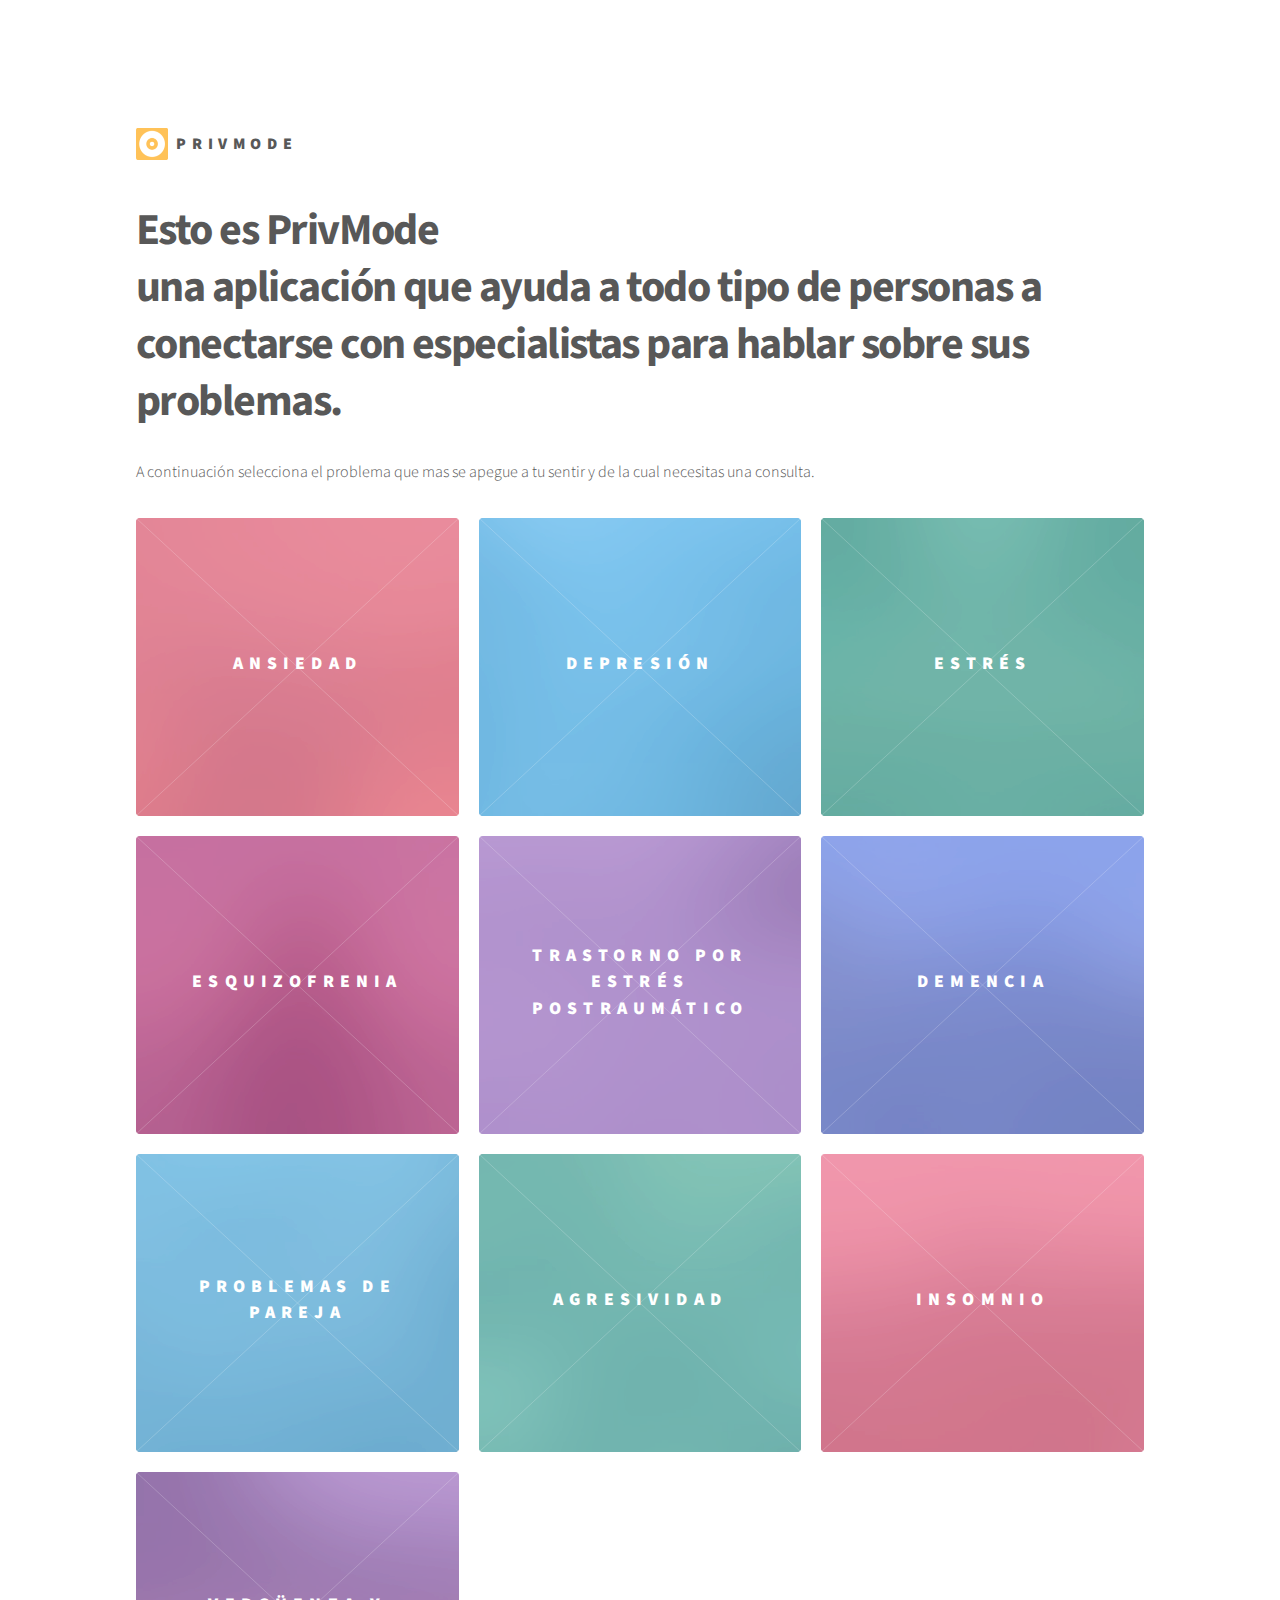
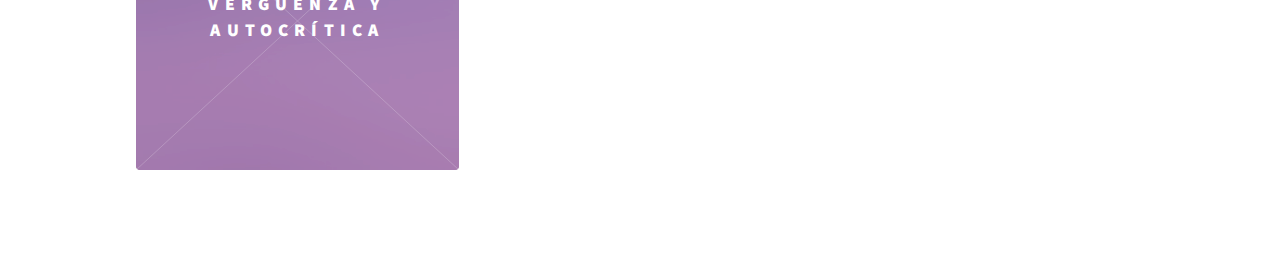
==== main/index.html @ 5ed67abb "Primera pagina" ====
<!DOCTYPE HTML>
<!--
	Phantom by HTML5 UP
	html5up.net | @ajlkn
	Free for personal and commercial use under the CCA 3.0 license (html5up.net/license)
-->
<html>
	<head>
		<title>PrivMode</title>
		<meta charset="utf-8" />
		<meta name="viewport" content="width=device-width, initial-scale=1, user-scalable=no" />
		<link rel="stylesheet" href="assets/css/main.css" />
		<noscript><link rel="stylesheet" href="assets/css/noscript.css" /></noscript>
	</head>
	<body class="is-preload">
		<!-- Wrapper -->
			<div id="wrapper">

				<!-- Header -->
					<header id="header">
						<div class="inner">

							<!-- Logo -->
								<a href="index.html" class="logo">
									<span style="width: 30px;" class="symbol"><img src="images/logo_1.png" alt="" /></span><span class="title">PRIVMODE</span>
								</a>

							<!-- Nav -->
								<!--<nav>
									<ul>
										<li><a href="#menu">Menu</a></li>
									</ul>
								</nav>-->

						</div>
					</header>

				<!-- Menu -->
					<nav id="menu">
						<h2>Menu</h2>
						<ul>
							<li><a href="index.html">Home</a></li>
							<li><a href="contact/index.html">Ipsum veroeros</a></li>
							<li><a href="contact/index.html">Tempus etiam</a></li>
							<li><a href="contact/index.html">Consequat dolor</a></li>
							<li><a href="elements.html">Elements</a></li>
						</ul>
					</nav>

				<!-- Main -->
					<div id="main">
						<div class="inner">
							<header>
								<h1>Esto es PrivMode<br />
								una aplicación que ayuda a todo tipo de personas a conectarse con especialistas para hablar sobre sus problemas.</h1>
								<p>A continuación selecciona el problema que mas se apegue a tu sentir y de la cual necesitas una consulta.</p>
							</header>
							<section class="tiles">
								<article class="style1">
									<span class="image">
										<img src="images/pic01.jpg" alt="" />
									</span>
									<a href="contact/index.html">
										<h2>Ansiedad</h2>
										<div class="content">
											<p>La ansiedad es una emoción que nos prepara para luchar o para huir. En esta página se expone con detalle qué es una emoción, cuando una emoción se puede volver un problema, como se trata cuando esto ocurre con la ansiedad y finalmente se explica la aplicación de la terapia de aceptación y compromiso al tratamiento de los problemas de ansiedad.</p>
										</div>
									</a>
								</article>
								<article class="style2">
									<span class="image">
										<img src="images/pic02.jpg" alt="" />
									</span>
									<a href="contact/index.html">
										<h2>Depresión</h2>
										<div class="content">
											<p>Se pone de relieve la relación que tiene con la tristeza, lo que permite abordar su tratamiento desde un punto de vista psicológico. Se resumen las teorías psicológicas sobre las causas de la depresión y los diferentes tratamientos psicológicos que han demostrado su eficacia para superarla. También se mencionan algunas técnicas para evitar las recaídas.</p>
										</div>
									</a>
								</article>
								<article class="style3">
									<span class="image">
										<img src="images/pic03.jpg" alt="" />
									</span>
									<a href="contact/index.html">
										<h2>Estrés</h2>
										<div class="content">
											<p>Estado de cansancio mental provocado por la exigencia de un rendimiento muy superior al normal; suele provocar diversos trastornos físicos y mentales.</p>
										</div>
									</a>
								</article>
								<article class="style4">
									<span class="image">
										<img src="images/pic04.jpg" alt="" />
									</span>
									<a href="contact/index.html">
										<h2>Esquizofrenia</h2>
										<div class="content">
											<p>La esquizofrenia es un trastorno mental grave por el cual las personas interpretan la realidad de manera anormal. La esquizofrenia puede provocar una combinación de alucinaciones, delirios y trastornos graves en el pensamiento y el comportamiento, que afecta el funcionamiento diario y puede ser incapacitante.</p>
										</div>
									</a>
								</article>
								<article class="style5">
									<span class="image">
										<img src="images/pic05.jpg" alt="" />
									</span>
									<a href="contact/index.html">
										<h2>Trastorno por estrés postraumático</h2>
										<div class="content">
											<p>El trastorno de estrés postraumático es una enfermedad de salud mental desencadenada por un evento aterrador, ya sea que lo hayas experimentado o presenciado. Los síntomas pueden comprender reviviscencias, pesadillas y angustia grave, así como pensamientos incontrolables sobre el evento.</p>
										</div>
									</a>
								</article>
								<article class="style6">
									<span class="image">
										<img src="images/pic06.jpg" alt="" />
									</span>
									<a href="contact/index.html">
										<h2>Demencia</h2>
										<div class="content">
											<p>Es la pérdida progresiva de las funciones cognitivas debida a daños o desórdenes cerebrales. Característicamente, esta alteración cognitiva provoca incapacidad para la realización de las actividades de la vida diaria.</p>
										</div>
									</a>
								</article>
								<article class="style2">
									<span class="image">
										<img src="images/pic07.jpg" alt="" />
									</span>
									<a href="contact/index.html">
										<h2>Problemas de pareja</h2>
										<div class="content">
											<p>Los conflictos en la pareja generan problemas de salud en los miembros de la pareja y los hijos. se analiza la situación de la pareja como institución en la sociedad actual, como se estructura interna y externamente la pareja, se repasan también las áreas de conflicto más comunes, qué y como se desencadenan, la forma que toman y como se resuelven.</p>
										</div>
									</a>
								</article>
								<article class="style3">
									<span class="image">
										<img src="images/pic08.jpg" alt="" />
									</span>
									<a href="contact/index.html">
										<h2>Agresividad</h2>
										<div class="content">
											<p>Partiendo de que la ira es una emoción, se analiza en qué circunstancias surge y se resume el tratamiento de la ira desadaptativa en varios pasos, haciendo énfasis en su manejo emocional. Finalmente se expone la relación entre la agresividad y otras emociones.</p>
										</div>
									</a>
								</article>
								<article class="style1">
									<span class="image">
										<img src="images/pic09.jpg" alt="" />
									</span>
									<a href="contact/index.html">
										<h2>Insomnio</h2>
										<div class="content">
											<p>Se ha considerado el insomnio como un síntoma de otro tipo de trastornos, pero Harvey (2001) afirma que el insomnio se da más frecuentemente en personas sin ningún otro problema, por eso su tratamiento como elemento aislado es importante, incluso cuando acompaña a algún otro problema, su mejora influye de manera importante en la solución de los trastornos a los que se asocia.</p>
										</div>
									</a>
								</article>
								<article class="style5">
									<span class="image">
										<img src="images/pic10.jpg" alt="" />
									</span>
									<a href="contact/index.html">
										<h2>Vergüenza y autocrítica</h2>
										<div class="content">
											<p>Mucha gente tremendamente deprimida ha desarrollado su autocrítica en intentos de no enfadar a la figura de autoridad que le castigará duramente si se enfada. Para evitarlo empieza a controlar y monitorizar su conducta y a reprimir cualquier enfado que surja, lo que le llevará a una falta de asertividad y a un aumento de su ansiedad.</p>
										</div>
									</a>
								</article>
							
							</section>
						</div>
					</div>

				<!-- Footer -->
					<!--<footer id="footer">
						<div class="inner">
							<section>
								<h2>Get in touch</h2>
								<form method="post" action="#">
									<div class="fields">
										<div class="field half">
											<input type="text" name="name" id="name" placeholder="Name" />
										</div>
										<div class="field half">
											<input type="email" name="email" id="email" placeholder="Email" />
										</div>
										<div class="field">
											<textarea name="message" id="message" placeholder="Message"></textarea>
										</div>
									</div>
									<ul class="actions">
										<li><input type="submit" value="Send" class="primary" /></li>
									</ul>
								</form>
							</section>
							<section>
								<h2>Follow</h2>
								<ul class="icons">
									<li><a href="#" class="icon style2 fa-twitter"><span class="label">Twitter</span></a></li>
									<li><a href="#" class="icon style2 fa-facebook"><span class="label">Facebook</span></a></li>
									<li><a href="#" class="icon style2 fa-instagram"><span class="label">Instagram</span></a></li>
									<li><a href="#" class="icon style2 fa-dribbble"><span class="label">Dribbble</span></a></li>
									<li><a href="#" class="icon style2 fa-github"><span class="label">GitHub</span></a></li>
									<li><a href="#" class="icon style2 fa-500px"><span class="label">500px</span></a></li>
									<li><a href="#" class="icon style2 fa-phone"><span class="label">Phone</span></a></li>
									<li><a href="#" class="icon style2 fa-envelope-o"><span class="label">Email</span></a></li>
								</ul>
							</section>
							<ul class="copyright">
								<li>&copy; Untitled. All rights reserved</li><li>Design: <a href="http://html5up.net">HTML5 UP</a></li>
							</ul>
						</div>
					</footer>-->

			</div>

		<!-- Scripts -->
			<script src="assets/js/jquery.min.js"></script>
			<script src="assets/js/browser.min.js"></script>
			<script src="assets/js/breakpoints.min.js"></script>
			<script src="assets/js/util.js"></script>
			<script src="assets/js/main.js"></script>

	</body>
</html>
---- main/assets/css/main.css ----
@import url(font-awesome.min.css);
@import url("https://fonts.googleapis.com/css?family=Source+Sans+Pro:300,700,900");

/*
	Phantom by HTML5 UP
	html5up.net | @ajlkn
	Free for personal and commercial use under the CCA 3.0 license (html5up.net/license)
*/

html, body, div, span, applet, object,
iframe, h1, h2, h3, h4, h5, h6, p, blockquote,
pre, a, abbr, acronym, address, big, cite,
code, del, dfn, em, img, ins, kbd, q, s, samp,
small, strike, strong, sub, sup, tt, var, b,
u, i, center, dl, dt, dd, ol, ul, li, fieldset,
form, label, legend, table, caption, tbody,
tfoot, thead, tr, th, td, article, aside,
canvas, details, embed, figure, figcaption,
footer, header, hgroup, menu, nav, output, ruby,
section, summary, time, mark, audio, video {
	margin: 0;
	padding: 0;
	border: 0;
	font-size: 100%;
	font: inherit;
	vertical-align: baseline;}

article, aside, details, figcaption, figure,
footer, header, hgroup, menu, nav, section {
	display: block;}

body {
	line-height: 1;
}

ol, ul {
	list-style: none;
}

blockquote, q {
	quotes: none;
}

	blockquote:before, blockquote:after, q:before, q:after {
		content: '';
		content: none;
	}

table {
	border-collapse: collapse;
	border-spacing: 0;
}

body {
	-webkit-text-size-adjust: none;
}

mark {
	background-color: transparent;
	color: inherit;
}

input::-moz-focus-inner {
	border: 0;
	padding: 0;
}

input, select, textarea {
	-moz-appearance: none;
	-webkit-appearance: none;
	-ms-appearance: none;
	appearance: none;
}

/* Basic */

	@-ms-viewport {
		width: device-width;
	}

	body {
		-ms-overflow-style: scrollbar;
	}

	@media screen and (max-width: 480px) {

		html, body {
			min-width: 320px;
		}

	}

	html {
		box-sizing: border-box;
	}

	*, *:before, *:after {
		box-sizing: inherit;
	}

	body {
		background: #ffffff;
	}

		body.is-preload *, body.is-preload *:before, body.is-preload *:after {
			-moz-animation: none !important;
			-webkit-animation: none !important;
			-ms-animation: none !important;
			animation: none !important;
			-moz-transition: none !important;
			-webkit-transition: none !important;
			-ms-transition: none !important;
			transition: none !important;
		}

/* Type */

	body, input, select, textarea {
		color: #585858;
		font-family: "Source Sans Pro", Helvetica, sans-serif;
		font-size: 16pt;
		font-weight: 300;
		line-height: 1.75;
	}

		@media screen and (max-width: 1680px) {

			body, input, select, textarea {
				font-size: 14pt;
			}

		}

		@media screen and (max-width: 1280px) {

			body, input, select, textarea {
				font-size: 12pt;
			}

		}

	a {
		-moz-transition: border-bottom-color 0.2s ease, color 0.2s ease;
		-webkit-transition: border-bottom-color 0.2s ease, color 0.2s ease;
		-ms-transition: border-bottom-color 0.2s ease, color 0.2s ease;
		transition: border-bottom-color 0.2s ease, color 0.2s ease;
		text-decoration: none;
		color: #585858;
		border-bottom: dotted 1px rgba(88, 88, 88, 0.5);
	}

		a:hover {
			border-bottom-color: transparent;
			color: #f2849e !important;
		}

	strong, b {
		font-weight: 900;
	}

	em, i {
		font-style: italic;
	}

	p {
		margin: 0 0 2em 0;
	}

	h1 {
		font-size: 2.75em;
		font-weight: 700;
		line-height: 1.3;
		margin: 0 0 1em 0;
		letter-spacing: -0.035em;
	}

		h1 a {
			color: inherit;
		}

		@media screen and (max-width: 736px) {

			h1 {
				font-size: 2em;
				margin: 0 0 1em 0;
			}

		}

		@media screen and (max-width: 360px) {

			h1 {
				font-size: 1.75em;
			}

		}

	h2, h3, h4, h5, h6 {
		font-weight: 900;
		line-height: 1.5;
		margin: 0 0 2em 0;
		text-transform: uppercase;
		letter-spacing: 0.35em;
	}

		h2 a, h3 a, h4 a, h5 a, h6 a {
			color: inherit;
		}

	h2 {
		font-size: 1.1em;
	}

	h3 {
		font-size: 1em;
	}

	h4 {
		font-size: 0.8em;
	}

	h5 {
		font-size: 0.8em;
	}

	h6 {
		font-size: 0.8em;
	}

	@media screen and (max-width: 980px) {

		h1 br, h2 br, h3 br, h4 br, h5 br, h6 br {
			display: none;
		}

	}

	@media screen and (max-width: 736px) {

		h2 {
			font-size: 1em;
		}

		h3 {
			font-size: 0.8em;
		}

	}

	sub {
		font-size: 0.8em;
		position: relative;
		top: 0.5em;
	}

	sup {
		font-size: 0.8em;
		position: relative;
		top: -0.5em;
	}

	blockquote {
		border-left: solid 4px #c9c9c9;
		font-style: italic;
		margin: 0 0 2em 0;
		padding: 0.5em 0 0.5em 2em;
	}

	code {
		background: rgba(144, 144, 144, 0.075);
		border-radius: 4px;
		border: solid 1px #c9c9c9;
		font-family: "Courier New", monospace;
		font-size: 0.9em;
		margin: 0 0.25em;
		padding: 0.25em 0.65em;
	}

	pre {
		-webkit-overflow-scrolling: touch;
		font-family: "Courier New", monospace;
		font-size: 0.9em;
		margin: 0 0 2em 0;
	}

		pre code {
			display: block;
			line-height: 1.75;
			padding: 1em 1.5em;
			overflow-x: auto;
		}

	hr {
		border: 0;
		border-bottom: solid 1px #c9c9c9;
		margin: 2em 0;
	}

		hr.major {
			margin: 3em 0;
		}

	.align-left {
		text-align: left;
	}

	.align-center {
		text-align: center;
	}

	.align-right {
		text-align: right;
	}

/* Row */

	.row {
		display: flex;
		flex-wrap: wrap;
		box-sizing: border-box;
		align-items: stretch;
	}

		.row > * {
			box-sizing: border-box;
		}

		.row.gtr-uniform > * > :last-child {
			margin-bottom: 0;
		}

		.row.aln-left {
			justify-content: flex-start;
		}

		.row.aln-center {
			justify-content: center;
		}

		.row.aln-right {
			justify-content: flex-end;
		}

		.row.aln-top {
			align-items: flex-start;
		}

		.row.aln-middle {
			align-items: center;
		}

		.row.aln-bottom {
			align-items: flex-end;
		}

		.row > .imp {
			order: -1;
		}

		.row > .col-1 {
			width: 8.3333333333%;
		}

		.row > .off-1 {
			margin-left: 8.3333333333%;
		}

		.row > .col-2 {
			width: 16.6666666667%;
		}

		.row > .off-2 {
			margin-left: 16.6666666667%;
		}

		.row > .col-3 {
			width: 25%;
		}

		.row > .off-3 {
			margin-left: 25%;
		}

		.row > .col-4 {
			width: 33.3333333333%;
		}

		.row > .off-4 {
			margin-left: 33.3333333333%;
		}

		.row > .col-5 {
			width: 41.6666666667%;
		}

		.row > .off-5 {
			margin-left: 41.6666666667%;
		}

		.row > .col-6 {
			width: 50%;
		}

		.row > .off-6 {
			margin-left: 50%;
		}

		.row > .col-7 {
			width: 58.3333333333%;
		}

		.row > .off-7 {
			margin-left: 58.3333333333%;
		}

		.row > .col-8 {
			width: 66.6666666667%;
		}

		.row > .off-8 {
			margin-left: 66.6666666667%;
		}

		.row > .col-9 {
			width: 75%;
		}

		.row > .off-9 {
			margin-left: 75%;
		}

		.row > .col-10 {
			width: 83.3333333333%;
		}

		.row > .off-10 {
			margin-left: 83.3333333333%;
		}

		.row > .col-11 {
			width: 91.6666666667%;
		}

		.row > .off-11 {
			margin-left: 91.6666666667%;
		}

		.row > .col-12 {
			width: 100%;
		}

		.row > .off-12 {
			margin-left: 100%;
		}

		.row.gtr-0 {
			margin-top: 0;
			margin-left: 0em;
		}

			.row.gtr-0 > * {
				padding: 0 0 0 0em;
			}

			.row.gtr-0.gtr-uniform {
				margin-top: 0em;
			}

				.row.gtr-0.gtr-uniform > * {
					padding-top: 0em;
				}

		.row.gtr-25 {
			margin-top: 0;
			margin-left: -0.5em;
		}

			.row.gtr-25 > * {
				padding: 0 0 0 0.5em;
			}

			.row.gtr-25.gtr-uniform {
				margin-top: -0.5em;
			}

				.row.gtr-25.gtr-uniform > * {
					padding-top: 0.5em;
				}

		.row.gtr-50 {
			margin-top: 0;
			margin-left: -1em;
		}

			.row.gtr-50 > * {
				padding: 0 0 0 1em;
			}

			.row.gtr-50.gtr-uniform {
				margin-top: -1em;
			}

				.row.gtr-50.gtr-uniform > * {
					padding-top: 1em;
				}

		.row {
			margin-top: 0;
			margin-left: -2em;
		}

			.row > * {
				padding: 0 0 0 2em;
			}

			.row.gtr-uniform {
				margin-top: -2em;
			}

				.row.gtr-uniform > * {
					padding-top: 2em;
				}

		.row.gtr-150 {
			margin-top: 0;
			margin-left: -3em;
		}

			.row.gtr-150 > * {
				padding: 0 0 0 3em;
			}

			.row.gtr-150.gtr-uniform {
				margin-top: -3em;
			}

				.row.gtr-150.gtr-uniform > * {
					padding-top: 3em;
				}

		.row.gtr-200 {
			margin-top: 0;
			margin-left: -4em;
		}

			.row.gtr-200 > * {
				padding: 0 0 0 4em;
			}

			.row.gtr-200.gtr-uniform {
				margin-top: -4em;
			}

				.row.gtr-200.gtr-uniform > * {
					padding-top: 4em;
				}

		@media screen and (max-width: 1680px) {

			.row {
				display: flex;
				flex-wrap: wrap;
				box-sizing: border-box;
				align-items: stretch;
			}

				.row > * {
					box-sizing: border-box;
				}

				.row.gtr-uniform > * > :last-child {
					margin-bottom: 0;
				}

				.row.aln-left {
					justify-content: flex-start;
				}

				.row.aln-center {
					justify-content: center;
				}

				.row.aln-right {
					justify-content: flex-end;
				}

				.row.aln-top {
					align-items: flex-start;
				}

				.row.aln-middle {
					align-items: center;
				}

				.row.aln-bottom {
					align-items: flex-end;
				}

				.row > .imp-xlarge {
					order: -1;
				}

				.row > .col-1-xlarge {
					width: 8.3333333333%;
				}

				.row > .off-1-xlarge {
					margin-left: 8.3333333333%;
				}

				.row > .col-2-xlarge {
					width: 16.6666666667%;
				}

				.row > .off-2-xlarge {
					margin-left: 16.6666666667%;
				}

				.row > .col-3-xlarge {
					width: 25%;
				}

				.row > .off-3-xlarge {
					margin-left: 25%;
				}

				.row > .col-4-xlarge {
					width: 33.3333333333%;
				}

				.row > .off-4-xlarge {
					margin-left: 33.3333333333%;
				}

				.row > .col-5-xlarge {
					width: 41.6666666667%;
				}

				.row > .off-5-xlarge {
					margin-left: 41.6666666667%;
				}

				.row > .col-6-xlarge {
					width: 50%;
				}

				.row > .off-6-xlarge {
					margin-left: 50%;
				}

				.row > .col-7-xlarge {
					width: 58.3333333333%;
				}

				.row > .off-7-xlarge {
					margin-left: 58.3333333333%;
				}

				.row > .col-8-xlarge {
					width: 66.6666666667%;
				}

				.row > .off-8-xlarge {
					margin-left: 66.6666666667%;
				}

				.row > .col-9-xlarge {
					width: 75%;
				}

				.row > .off-9-xlarge {
					margin-left: 75%;
				}

				.row > .col-10-xlarge {
					width: 83.3333333333%;
				}

				.row > .off-10-xlarge {
					margin-left: 83.3333333333%;
				}

				.row > .col-11-xlarge {
					width: 91.6666666667%;
				}

				.row > .off-11-xlarge {
					margin-left: 91.6666666667%;
				}

				.row > .col-12-xlarge {
					width: 100%;
				}

				.row > .off-12-xlarge {
					margin-left: 100%;
				}

				.row.gtr-0 {
					margin-top: 0;
					margin-left: 0em;
				}

					.row.gtr-0 > * {
						padding: 0 0 0 0em;
					}

					.row.gtr-0.gtr-uniform {
						margin-top: 0em;
					}

						.row.gtr-0.gtr-uniform > * {
							padding-top: 0em;
						}

				.row.gtr-25 {
					margin-top: 0;
					margin-left: -0.5em;
				}

					.row.gtr-25 > * {
						padding: 0 0 0 0.5em;
					}

					.row.gtr-25.gtr-uniform {
						margin-top: -0.5em;
					}

						.row.gtr-25.gtr-uniform > * {
							padding-top: 0.5em;
						}

				.row.gtr-50 {
					margin-top: 0;
					margin-left: -1em;
				}

					.row.gtr-50 > * {
						padding: 0 0 0 1em;
					}

					.row.gtr-50.gtr-uniform {
						margin-top: -1em;
					}

						.row.gtr-50.gtr-uniform > * {
							padding-top: 1em;
						}

				.row {
					margin-top: 0;
					margin-left: -2em;
				}

					.row > * {
						padding: 0 0 0 2em;
					}

					.row.gtr-uniform {
						margin-top: -2em;
					}

						.row.gtr-uniform > * {
							padding-top: 2em;
						}

				.row.gtr-150 {
					margin-top: 0;
					margin-left: -3em;
				}

					.row.gtr-150 > * {
						padding: 0 0 0 3em;
					}

					.row.gtr-150.gtr-uniform {
						margin-top: -3em;
					}

						.row.gtr-150.gtr-uniform > * {
							padding-top: 3em;
						}

				.row.gtr-200 {
					margin-top: 0;
					margin-left: -4em;
				}

					.row.gtr-200 > * {
						padding: 0 0 0 4em;
					}

					.row.gtr-200.gtr-uniform {
						margin-top: -4em;
					}

						.row.gtr-200.gtr-uniform > * {
							padding-top: 4em;
						}

		}

		@media screen and (max-width: 1280px) {

			.row {
				display: flex;
				flex-wrap: wrap;
				box-sizing: border-box;
				align-items: stretch;
			}

				.row > * {
					box-sizing: border-box;
				}

				.row.gtr-uniform > * > :last-child {
					margin-bottom: 0;
				}

				.row.aln-left {
					justify-content: flex-start;
				}

				.row.aln-center {
					justify-content: center;
				}

				.row.aln-right {
					justify-content: flex-end;
				}

				.row.aln-top {
					align-items: flex-start;
				}

				.row.aln-middle {
					align-items: center;
				}

				.row.aln-bottom {
					align-items: flex-end;
				}

				.row > .imp-large {
					order: -1;
				}

				.row > .col-1-large {
					width: 8.3333333333%;
				}

				.row > .off-1-large {
					margin-left: 8.3333333333%;
				}

				.row > .col-2-large {
					width: 16.6666666667%;
				}

				.row > .off-2-large {
					margin-left: 16.6666666667%;
				}

				.row > .col-3-large {
					width: 25%;
				}

				.row > .off-3-large {
					margin-left: 25%;
				}

				.row > .col-4-large {
					width: 33.3333333333%;
				}

				.row > .off-4-large {
					margin-left: 33.3333333333%;
				}

				.row > .col-5-large {
					width: 41.6666666667%;
				}

				.row > .off-5-large {
					margin-left: 41.6666666667%;
				}

				.row > .col-6-large {
					width: 50%;
				}

				.row > .off-6-large {
					margin-left: 50%;
				}

				.row > .col-7-large {
					width: 58.3333333333%;
				}

				.row > .off-7-large {
					margin-left: 58.3333333333%;
				}

				.row > .col-8-large {
					width: 66.6666666667%;
				}

				.row > .off-8-large {
					margin-left: 66.6666666667%;
				}

				.row > .col-9-large {
					width: 75%;
				}

				.row > .off-9-large {
					margin-left: 75%;
				}

				.row > .col-10-large {
					width: 83.3333333333%;
				}

				.row > .off-10-large {
					margin-left: 83.3333333333%;
				}

				.row > .col-11-large {
					width: 91.6666666667%;
				}

				.row > .off-11-large {
					margin-left: 91.6666666667%;
				}

				.row > .col-12-large {
					width: 100%;
				}

				.row > .off-12-large {
					margin-left: 100%;
				}

				.row.gtr-0 {
					margin-top: 0;
					margin-left: 0em;
				}

					.row.gtr-0 > * {
						padding: 0 0 0 0em;
					}

					.row.gtr-0.gtr-uniform {
						margin-top: 0em;
					}

						.row.gtr-0.gtr-uniform > * {
							padding-top: 0em;
						}

				.row.gtr-25 {
					margin-top: 0;
					margin-left: -0.5em;
				}

					.row.gtr-25 > * {
						padding: 0 0 0 0.5em;
					}

					.row.gtr-25.gtr-uniform {
						margin-top: -0.5em;
					}

						.row.gtr-25.gtr-uniform > * {
							padding-top: 0.5em;
						}

				.row.gtr-50 {
					margin-top: 0;
					margin-left: -1em;
				}

					.row.gtr-50 > * {
						padding: 0 0 0 1em;
					}

					.row.gtr-50.gtr-uniform {
						margin-top: -1em;
					}

						.row.gtr-50.gtr-uniform > * {
							padding-top: 1em;
						}

				.row {
					margin-top: 0;
					margin-left: -2em;
				}

					.row > * {
						padding: 0 0 0 2em;
					}

					.row.gtr-uniform {
						margin-top: -2em;
					}

						.row.gtr-uniform > * {
							padding-top: 2em;
						}

				.row.gtr-150 {
					margin-top: 0;
					margin-left: -3em;
				}

					.row.gtr-150 > * {
						padding: 0 0 0 3em;
					}

					.row.gtr-150.gtr-uniform {
						margin-top: -3em;
					}

						.row.gtr-150.gtr-uniform > * {
							padding-top: 3em;
						}

				.row.gtr-200 {
					margin-top: 0;
					margin-left: -4em;
				}

					.row.gtr-200 > * {
						padding: 0 0 0 4em;
					}

					.row.gtr-200.gtr-uniform {
						margin-top: -4em;
					}

						.row.gtr-200.gtr-uniform > * {
							padding-top: 4em;
						}

		}

		@media screen and (max-width: 980px) {

			.row {
				display: flex;
				flex-wrap: wrap;
				box-sizing: border-box;
				align-items: stretch;
			}

				.row > * {
					box-sizing: border-box;
				}

				.row.gtr-uniform > * > :last-child {
					margin-bottom: 0;
				}

				.row.aln-left {
					justify-content: flex-start;
				}

				.row.aln-center {
					justify-content: center;
				}

				.row.aln-right {
					justify-content: flex-end;
				}

				.row.aln-top {
					align-items: flex-start;
				}

				.row.aln-middle {
					align-items: center;
				}

				.row.aln-bottom {
					align-items: flex-end;
				}

				.row > .imp-medium {
					order: -1;
				}

				.row > .col-1-medium {
					width: 8.3333333333%;
				}

				.row > .off-1-medium {
					margin-left: 8.3333333333%;
				}

				.row > .col-2-medium {
					width: 16.6666666667%;
				}

				.row > .off-2-medium {
					margin-left: 16.6666666667%;
				}

				.row > .col-3-medium {
					width: 25%;
				}

				.row > .off-3-medium {
					margin-left: 25%;
				}

				.row > .col-4-medium {
					width: 33.3333333333%;
				}

				.row > .off-4-medium {
					margin-left: 33.3333333333%;
				}

				.row > .col-5-medium {
					width: 41.6666666667%;
				}

				.row > .off-5-medium {
					margin-left: 41.6666666667%;
				}

				.row > .col-6-medium {
					width: 50%;
				}

				.row > .off-6-medium {
					margin-left: 50%;
				}

				.row > .col-7-medium {
					width: 58.3333333333%;
				}

				.row > .off-7-medium {
					margin-left: 58.3333333333%;
				}

				.row > .col-8-medium {
					width: 66.6666666667%;
				}

				.row > .off-8-medium {
					margin-left: 66.6666666667%;
				}

				.row > .col-9-medium {
					width: 75%;
				}

				.row > .off-9-medium {
					margin-left: 75%;
				}

				.row > .col-10-medium {
					width: 83.3333333333%;
				}

				.row > .off-10-medium {
					margin-left: 83.3333333333%;
				}

				.row > .col-11-medium {
					width: 91.6666666667%;
				}

				.row > .off-11-medium {
					margin-left: 91.6666666667%;
				}

				.row > .col-12-medium {
					width: 100%;
				}

				.row > .off-12-medium {
					margin-left: 100%;
				}

				.row.gtr-0 {
					margin-top: 0;
					margin-left: 0em;
				}

					.row.gtr-0 > * {
						padding: 0 0 0 0em;
					}

					.row.gtr-0.gtr-uniform {
						margin-top: 0em;
					}

						.row.gtr-0.gtr-uniform > * {
							padding-top: 0em;
						}

				.row.gtr-25 {
					margin-top: 0;
					margin-left: -0.375em;
				}

					.row.gtr-25 > * {
						padding: 0 0 0 0.375em;
					}

					.row.gtr-25.gtr-uniform {
						margin-top: -0.375em;
					}

						.row.gtr-25.gtr-uniform > * {
							padding-top: 0.375em;
						}

				.row.gtr-50 {
					margin-top: 0;
					margin-left: -0.75em;
				}

					.row.gtr-50 > * {
						padding: 0 0 0 0.75em;
					}

					.row.gtr-50.gtr-uniform {
						margin-top: -0.75em;
					}

						.row.gtr-50.gtr-uniform > * {
							padding-top: 0.75em;
						}

				.row {
					margin-top: 0;
					margin-left: -1.5em;
				}

					.row > * {
						padding: 0 0 0 1.5em;
					}

					.row.gtr-uniform {
						margin-top: -1.5em;
					}

						.row.gtr-uniform > * {
							padding-top: 1.5em;
						}

				.row.gtr-150 {
					margin-top: 0;
					margin-left: -2.25em;
				}

					.row.gtr-150 > * {
						padding: 0 0 0 2.25em;
					}

					.row.gtr-150.gtr-uniform {
						margin-top: -2.25em;
					}

						.row.gtr-150.gtr-uniform > * {
							padding-top: 2.25em;
						}

				.row.gtr-200 {
					margin-top: 0;
					margin-left: -3em;
				}

					.row.gtr-200 > * {
						padding: 0 0 0 3em;
					}

					.row.gtr-200.gtr-uniform {
						margin-top: -3em;
					}

						.row.gtr-200.gtr-uniform > * {
							padding-top: 3em;
						}

		}

		@media screen and (max-width: 736px) {

			.row {
				display: flex;
				flex-wrap: wrap;
				box-sizing: border-box;
				align-items: stretch;
			}

				.row > * {
					box-sizing: border-box;
				}

				.row.gtr-uniform > * > :last-child {
					margin-bottom: 0;
				}

				.row.aln-left {
					justify-content: flex-start;
				}

				.row.aln-center {
					justify-content: center;
				}

				.row.aln-right {
					justify-content: flex-end;
				}

				.row.aln-top {
					align-items: flex-start;
				}

				.row.aln-middle {
					align-items: center;
				}

				.row.aln-bottom {
					align-items: flex-end;
				}

				.row > .imp-small {
					order: -1;
				}

				.row > .col-1-small {
					width: 8.3333333333%;
				}

				.row > .off-1-small {
					margin-left: 8.3333333333%;
				}

				.row > .col-2-small {
					width: 16.6666666667%;
				}

				.row > .off-2-small {
					margin-left: 16.6666666667%;
				}

				.row > .col-3-small {
					width: 25%;
				}

				.row > .off-3-small {
					margin-left: 25%;
				}

				.row > .col-4-small {
					width: 33.3333333333%;
				}

				.row > .off-4-small {
					margin-left: 33.3333333333%;
				}

				.row > .col-5-small {
					width: 41.6666666667%;
				}

				.row > .off-5-small {
					margin-left: 41.6666666667%;
				}

				.row > .col-6-small {
					width: 50%;
				}

				.row > .off-6-small {
					margin-left: 50%;
				}

				.row > .col-7-small {
					width: 58.3333333333%;
				}

				.row > .off-7-small {
					margin-left: 58.3333333333%;
				}

				.row > .col-8-small {
					width: 66.6666666667%;
				}

				.row > .off-8-small {
					margin-left: 66.6666666667%;
				}

				.row > .col-9-small {
					width: 75%;
				}

				.row > .off-9-small {
					margin-left: 75%;
				}

				.row > .col-10-small {
					width: 83.3333333333%;
				}

				.row > .off-10-small {
					margin-left: 83.3333333333%;
				}

				.row > .col-11-small {
					width: 91.6666666667%;
				}

				.row > .off-11-small {
					margin-left: 91.6666666667%;
				}

				.row > .col-12-small {
					width: 100%;
				}

				.row > .off-12-small {
					margin-left: 100%;
				}

				.row.gtr-0 {
					margin-top: 0;
					margin-left: 0em;
				}

					.row.gtr-0 > * {
						padding: 0 0 0 0em;
					}

					.row.gtr-0.gtr-uniform {
						margin-top: 0em;
					}

						.row.gtr-0.gtr-uniform > * {
							padding-top: 0em;
						}

				.row.gtr-25 {
					margin-top: 0;
					margin-left: -0.25em;
				}

					.row.gtr-25 > * {
						padding: 0 0 0 0.25em;
					}

					.row.gtr-25.gtr-uniform {
						margin-top: -0.25em;
					}

						.row.gtr-25.gtr-uniform > * {
							padding-top: 0.25em;
						}

				.row.gtr-50 {
					margin-top: 0;
					margin-left: -0.5em;
				}

					.row.gtr-50 > * {
						padding: 0 0 0 0.5em;
					}

					.row.gtr-50.gtr-uniform {
						margin-top: -0.5em;
					}

						.row.gtr-50.gtr-uniform > * {
							padding-top: 0.5em;
						}

				.row {
					margin-top: 0;
					margin-left: -1em;
				}

					.row > * {
						padding: 0 0 0 1em;
					}

					.row.gtr-uniform {
						margin-top: -1em;
					}

						.row.gtr-uniform > * {
							padding-top: 1em;
						}

				.row.gtr-150 {
					margin-top: 0;
					margin-left: -1.5em;
				}

					.row.gtr-150 > * {
						padding: 0 0 0 1.5em;
					}

					.row.gtr-150.gtr-uniform {
						margin-top: -1.5em;
					}

						.row.gtr-150.gtr-uniform > * {
							padding-top: 1.5em;
						}

				.row.gtr-200 {
					margin-top: 0;
					margin-left: -2em;
				}

					.row.gtr-200 > * {
						padding: 0 0 0 2em;
					}

					.row.gtr-200.gtr-uniform {
						margin-top: -2em;
					}

						.row.gtr-200.gtr-uniform > * {
							padding-top: 2em;
						}

		}

		@media screen and (max-width: 480px) {

			.row {
				display: flex;
				flex-wrap: wrap;
				box-sizing: border-box;
				align-items: stretch;
			}

				.row > * {
					box-sizing: border-box;
				}

				.row.gtr-uniform > * > :last-child {
					margin-bottom: 0;
				}

				.row.aln-left {
					justify-content: flex-start;
				}

				.row.aln-center {
					justify-content: center;
				}

				.row.aln-right {
					justify-content: flex-end;
				}

				.row.aln-top {
					align-items: flex-start;
				}

				.row.aln-middle {
					align-items: center;
				}

				.row.aln-bottom {
					align-items: flex-end;
				}

				.row > .imp-xsmall {
					order: -1;
				}

				.row > .col-1-xsmall {
					width: 8.3333333333%;
				}

				.row > .off-1-xsmall {
					margin-left: 8.3333333333%;
				}

				.row > .col-2-xsmall {
					width: 16.6666666667%;
				}

				.row > .off-2-xsmall {
					margin-left: 16.6666666667%;
				}

				.row > .col-3-xsmall {
					width: 25%;
				}

				.row > .off-3-xsmall {
					margin-left: 25%;
				}

				.row > .col-4-xsmall {
					width: 33.3333333333%;
				}

				.row > .off-4-xsmall {
					margin-left: 33.3333333333%;
				}

				.row > .col-5-xsmall {
					width: 41.6666666667%;
				}

				.row > .off-5-xsmall {
					margin-left: 41.6666666667%;
				}

				.row > .col-6-xsmall {
					width: 50%;
				}

				.row > .off-6-xsmall {
					margin-left: 50%;
				}

				.row > .col-7-xsmall {
					width: 58.3333333333%;
				}

				.row > .off-7-xsmall {
					margin-left: 58.3333333333%;
				}

				.row > .col-8-xsmall {
					width: 66.6666666667%;
				}

				.row > .off-8-xsmall {
					margin-left: 66.6666666667%;
				}

				.row > .col-9-xsmall {
					width: 75%;
				}

				.row > .off-9-xsmall {
					margin-left: 75%;
				}

				.row > .col-10-xsmall {
					width: 83.3333333333%;
				}

				.row > .off-10-xsmall {
					margin-left: 83.3333333333%;
				}

				.row > .col-11-xsmall {
					width: 91.6666666667%;
				}

				.row > .off-11-xsmall {
					margin-left: 91.6666666667%;
				}

				.row > .col-12-xsmall {
					width: 100%;
				}

				.row > .off-12-xsmall {
					margin-left: 100%;
				}

				.row.gtr-0 {
					margin-top: 0;
					margin-left: 0em;
				}

					.row.gtr-0 > * {
						padding: 0 0 0 0em;
					}

					.row.gtr-0.gtr-uniform {
						margin-top: 0em;
					}

						.row.gtr-0.gtr-uniform > * {
							padding-top: 0em;
						}

				.row.gtr-25 {
					margin-top: 0;
					margin-left: -0.25em;
				}

					.row.gtr-25 > * {
						padding: 0 0 0 0.25em;
					}

					.row.gtr-25.gtr-uniform {
						margin-top: -0.25em;
					}

						.row.gtr-25.gtr-uniform > * {
							padding-top: 0.25em;
						}

				.row.gtr-50 {
					margin-top: 0;
					margin-left: -0.5em;
				}

					.row.gtr-50 > * {
						padding: 0 0 0 0.5em;
					}

					.row.gtr-50.gtr-uniform {
						margin-top: -0.5em;
					}

						.row.gtr-50.gtr-uniform > * {
							padding-top: 0.5em;
						}

				.row {
					margin-top: 0;
					margin-left: -1em;
				}

					.row > * {
						padding: 0 0 0 1em;
					}

					.row.gtr-uniform {
						margin-top: -1em;
					}

						.row.gtr-uniform > * {
							padding-top: 1em;
						}

				.row.gtr-150 {
					margin-top: 0;
					margin-left: -1.5em;
				}

					.row.gtr-150 > * {
						padding: 0 0 0 1.5em;
					}

					.row.gtr-150.gtr-uniform {
						margin-top: -1.5em;
					}

						.row.gtr-150.gtr-uniform > * {
							padding-top: 1.5em;
						}

				.row.gtr-200 {
					margin-top: 0;
					margin-left: -2em;
				}

					.row.gtr-200 > * {
						padding: 0 0 0 2em;
					}

					.row.gtr-200.gtr-uniform {
						margin-top: -2em;
					}

						.row.gtr-200.gtr-uniform > * {
							padding-top: 2em;
						}

		}

/* Section/Article */

	section.special, article.special {
		text-align: center;
	}

	header p {
		margin-top: -1em;
	}

	@media screen and (max-width: 736px) {

		header p {
			margin-top: 0;
		}

	}

/* Icon */

	.icon {
		text-decoration: none;
		border-bottom: none;
		position: relative;
	}

		.icon:before {
			-moz-osx-font-smoothing: grayscale;
			-webkit-font-smoothing: antialiased;
			font-family: FontAwesome;
			font-style: normal;
			font-weight: normal;
			text-transform: none !important;
		}

		.icon > .label {
			display: none;
		}

		.icon.style2 {
			-moz-transition: background-color 0.2s ease-in-out, color 0.2s ease-in-out, border-color 0.2s ease-in-out;
			-webkit-transition: background-color 0.2s ease-in-out, color 0.2s ease-in-out, border-color 0.2s ease-in-out;
			-ms-transition: background-color 0.2s ease-in-out, color 0.2s ease-in-out, border-color 0.2s ease-in-out;
			transition: background-color 0.2s ease-in-out, color 0.2s ease-in-out, border-color 0.2s ease-in-out;
			background-color: transparent;
			border: solid 1px #c9c9c9;
			border-radius: 4px;
			width: 2.65em;
			height: 2.65em;
			display: inline-block;
			text-align: center;
			line-height: 2.65em;
			color: inherit;
		}

			.icon.style2:before {
				font-size: 1.1em;
			}

			.icon.style2:hover {
				color: #f2849e;
				border-color: #f2849e;
			}

			.icon.style2:active {
				background-color: rgba(242, 132, 158, 0.1);
			}

/* List */

	ol {
		list-style: decimal;
		margin: 0 0 2em 0;
		padding-left: 1.25em;
	}

		ol li {
			padding-left: 0.25em;
		}

	ul {
		list-style: disc;
		margin: 0 0 2em 0;
		padding-left: 1em;
	}

		ul li {
			padding-left: 0.5em;
		}

		ul.alt {
			list-style: none;
			padding-left: 0;
		}

			ul.alt li {
				border-top: solid 1px #c9c9c9;
				padding: 0.5em 0;
			}

				ul.alt li:first-child {
					border-top: 0;
					padding-top: 0;
				}

	dl {
		margin: 0 0 2em 0;
	}

		dl dt {
			display: block;
			font-weight: 900;
			margin: 0 0 1em 0;
		}

		dl dd {
			margin-left: 2em;
		}

/* Actions */

	ul.actions {
		display: -moz-flex;
		display: -webkit-flex;
		display: -ms-flex;
		display: flex;
		cursor: default;
		list-style: none;
		margin-left: -1em;
		padding-left: 0;
	}

		ul.actions li {
			padding: 0 0 0 1em;
			vertical-align: middle;
		}

		ul.actions.special {
			-moz-justify-content: center;
			-webkit-justify-content: center;
			-ms-justify-content: center;
			justify-content: center;
			width: 100%;
			margin-left: 0;
		}

			ul.actions.special li:first-child {
				padding-left: 0;
			}

		ul.actions.stacked {
			-moz-flex-direction: column;
			-webkit-flex-direction: column;
			-ms-flex-direction: column;
			flex-direction: column;
			margin-left: 0;
		}

			ul.actions.stacked li {
				padding: 1.3em 0 0 0;
			}

				ul.actions.stacked li:first-child {
					padding-top: 0;
				}

		ul.actions.fit {
			width: calc(100% + 1em);
		}

			ul.actions.fit li {
				-moz-flex-grow: 1;
				-webkit-flex-grow: 1;
				-ms-flex-grow: 1;
				flex-grow: 1;
				-moz-flex-shrink: 1;
				-webkit-flex-shrink: 1;
				-ms-flex-shrink: 1;
				flex-shrink: 1;
				width: 100%;
			}

				ul.actions.fit li > * {
					width: 100%;
				}

			ul.actions.fit.stacked {
				width: 100%;
			}

		@media screen and (max-width: 480px) {

			ul.actions:not(.fixed) {
				-moz-flex-direction: column;
				-webkit-flex-direction: column;
				-ms-flex-direction: column;
				flex-direction: column;
				margin-left: 0;
				width: 100% !important;
			}

				ul.actions:not(.fixed) li {
					-moz-flex-grow: 1;
					-webkit-flex-grow: 1;
					-ms-flex-grow: 1;
					flex-grow: 1;
					-moz-flex-shrink: 1;
					-webkit-flex-shrink: 1;
					-ms-flex-shrink: 1;
					flex-shrink: 1;
					padding: 1em 0 0 0;
					text-align: center;
					width: 100%;
				}

					ul.actions:not(.fixed) li > * {
						width: 100%;
					}

					ul.actions:not(.fixed) li:first-child {
						padding-top: 0;
					}

					ul.actions:not(.fixed) li input[type="submit"],
					ul.actions:not(.fixed) li input[type="reset"],
					ul.actions:not(.fixed) li input[type="button"],
					ul.actions:not(.fixed) li button,
					ul.actions:not(.fixed) li .button {
						width: 100%;
					}

						ul.actions:not(.fixed) li input[type="submit"].icon:before,
						ul.actions:not(.fixed) li input[type="reset"].icon:before,
						ul.actions:not(.fixed) li input[type="button"].icon:before,
						ul.actions:not(.fixed) li button.icon:before,
						ul.actions:not(.fixed) li .button.icon:before {
							margin-left: -0.5rem;
						}

		}

/* Icons */

	ul.icons {
		cursor: default;
		list-style: none;
		padding-left: 0;
		margin: -1em 0 2em -1em;
	}

		ul.icons li {
			display: inline-block;
			padding: 1em 0 0 1em;
		}

/* Form */

	form {
		margin: 0 0 2em 0;
		overflow-x: hidden;
	}

		form > :last-child {
			margin-bottom: 0;
		}

		form > .fields {
			display: -moz-flex;
			display: -webkit-flex;
			display: -ms-flex;
			display: flex;
			-moz-flex-wrap: wrap;
			-webkit-flex-wrap: wrap;
			-ms-flex-wrap: wrap;
			flex-wrap: wrap;
			width: calc(100% + 3em);
			margin: -1.5em 0 2em -1.5em;
		}

			form > .fields > .field {
				-moz-flex-grow: 0;
				-webkit-flex-grow: 0;
				-ms-flex-grow: 0;
				flex-grow: 0;
				-moz-flex-shrink: 0;
				-webkit-flex-shrink: 0;
				-ms-flex-shrink: 0;
				flex-shrink: 0;
				padding: 1.5em 0 0 1.5em;
				width: calc(100% - 1.5em);
			}

				form > .fields > .field.half {
					width: calc(50% - 0.75em);
				}

				form > .fields > .field.third {
					width: calc(100%/3 - 0.5em);
				}

				form > .fields > .field.quarter {
					width: calc(25% - 0.375em);
				}

		@media screen and (max-width: 480px) {

			form > .fields {
				width: calc(100% + 3em);
				margin: -1.5em 0 2em -1.5em;
			}

				form > .fields > .field {
					padding: 1.5em 0 0 1.5em;
					width: calc(100% - 1.5em);
				}

					form > .fields > .field.half {
						width: calc(100% - 1.5em);
					}

					form > .fields > .field.third {
						width: calc(100% - 1.5em);
					}

					form > .fields > .field.quarter {
						width: calc(100% - 1.5em);
					}

		}

	label {
		display: block;
		font-size: 0.9em;
		font-weight: 900;
		margin: 0 0 1em 0;
	}

	input[type="text"],
	input[type="password"],
	input[type="email"],
	input[type="tel"],
	select,
	textarea {
		-moz-appearance: none;
		-webkit-appearance: none;
		-ms-appearance: none;
		appearance: none;
		background-color: transparent;
		border: none;
		border-radius: 0;
		border-bottom: solid 1px #c9c9c9;
		color: inherit;
		display: block;
		outline: 0;
		padding: 0;
		text-decoration: none;
		width: 100%;
	}

		input[type="text"]:invalid,
		input[type="password"]:invalid,
		input[type="email"]:invalid,
		input[type="tel"]:invalid,
		select:invalid,
		textarea:invalid {
			box-shadow: none;
		}

		input[type="text"]:focus,
		input[type="password"]:focus,
		input[type="email"]:focus,
		input[type="tel"]:focus,
		select:focus,
		textarea:focus {
			border-bottom-color: #f2849e;
			box-shadow: inset 0 -1px 0 0 #f2849e;
		}

	select {
		background-image: url("data:image/svg+xml;charset=utf8,%3Csvg xmlns='http://www.w3.org/2000/svg' width='40' height='40' preserveAspectRatio='none' viewBox='0 0 40 40'%3E%3Cpath d='M9.4,12.3l10.4,10.4l10.4-10.4c0.2-0.2,0.5-0.4,0.9-0.4c0.3,0,0.6,0.1,0.9,0.4l3.3,3.3c0.2,0.2,0.4,0.5,0.4,0.9 c0,0.4-0.1,0.6-0.4,0.9L20.7,31.9c-0.2,0.2-0.5,0.4-0.9,0.4c-0.3,0-0.6-0.1-0.9-0.4L4.3,17.3c-0.2-0.2-0.4-0.5-0.4-0.9 c0-0.4,0.1-0.6,0.4-0.9l3.3-3.3c0.2-0.2,0.5-0.4,0.9-0.4S9.1,12.1,9.4,12.3z' fill='%23c9c9c9' /%3E%3C/svg%3E");
		background-size: 1.25rem;
		background-repeat: no-repeat;
		background-position: calc(100% - 1rem) center;
		height: 3em;
		padding-right: 3em;
		text-overflow: ellipsis;
	}

		select option {
			background: #ffffff;
		}

		select:focus::-ms-value {
			background-color: transparent;
		}

		select::-ms-expand {
			display: none;
		}

	input[type="text"],
	input[type="password"],
	input[type="email"],
	select {
		height: 3em;
	}

	textarea {
		padding: 0;
		min-height: 3.75em;
	}

	input[type="checkbox"],
	input[type="radio"] {
		-moz-appearance: none;
		-webkit-appearance: none;
		-ms-appearance: none;
		appearance: none;
		display: block;
		float: left;
		margin-right: -2em;
		opacity: 0;
		width: 1em;
		z-index: -1;
	}

		input[type="checkbox"] + label,
		input[type="radio"] + label {
			text-decoration: none;
			color: #585858;
			cursor: pointer;
			display: inline-block;
			font-size: 1em;
			font-weight: 300;
			padding-left: 2.55em;
			padding-right: 0.75em;
			position: relative;
		}

			input[type="checkbox"] + label:before,
			input[type="radio"] + label:before {
				-moz-osx-font-smoothing: grayscale;
				-webkit-font-smoothing: antialiased;
				font-family: FontAwesome;
				font-style: normal;
				font-weight: normal;
				text-transform: none !important;
			}

			input[type="checkbox"] + label:before,
			input[type="radio"] + label:before {
				border-radius: 4px;
				border: solid 1px #c9c9c9;
				content: '';
				display: inline-block;
				height: 1.8em;
				left: 0;
				line-height: 1.725em;
				position: absolute;
				text-align: center;
				top: 0;
				width: 1.8em;
			}

		input[type="checkbox"]:checked + label:before,
		input[type="radio"]:checked + label:before {
			background: #585858;
			border-color: #585858;
			color: #ffffff;
			content: '\f00c';
		}

		input[type="checkbox"]:focus + label:before,
		input[type="radio"]:focus + label:before {
			border-color: #f2849e;
			box-shadow: 0 0 0 1px #f2849e;
		}

	input[type="checkbox"] + label:before {
		border-radius: 4px;
	}

	input[type="radio"] + label:before {
		border-radius: 100%;
	}

/* Box */

	.box {
		border-radius: 4px;
		border: solid 1px #c9c9c9;
		margin-bottom: 2em;
		padding: 1.5em;
	}

		.box > :last-child,
		.box > :last-child > :last-child,
		.box > :last-child > :last-child > :last-child {
			margin-bottom: 0;
		}

		.box.alt {
			border: 0;
			border-radius: 0;
			padding: 0;
		}

/* Image */

	.image {
		border-radius: 4px;
		border: 0;
		display: inline-block;
		position: relative;
	}

		.image img {
			border-radius: 4px;
			display: block;
		}

		.image.left, .image.right {
			max-width: 40%;
		}

			.image.left img, .image.right img {
				width: 100%;
			}

		.image.left {
			float: left;
			padding: 0 1.5em 1em 0;
			top: 0.25em;
		}

		.image.right {
			float: right;
			padding: 0 0 1em 1.5em;
			top: 0.25em;
		}

		.image.fit {
			display: block;
			margin: 0 0 2em 0;
			width: 100%;
		}

			.image.fit img {
				width: 100%;
			}

		.image.main {
			display: block;
			margin: 0 0 3em 0;
			width: 100%;
		}

			.image.main img {
				width: 100%;
			}

			@media screen and (max-width: 736px) {

				.image.main {
					margin: 0 0 2em 0;
				}

			}

/* Table */

	.table-wrapper {
		-webkit-overflow-scrolling: touch;
		overflow-x: auto;
	}

	table {
		margin: 0 0 2em 0;
		width: 100%;
	}

		table tbody tr {
			border: solid 1px #c9c9c9;
			border-left: 0;
			border-right: 0;
		}

			table tbody tr:nth-child(2n + 1) {
				background-color: rgba(144, 144, 144, 0.075);
			}

		table td {
			padding: 0.75em 0.75em;
		}

		table th {
			font-size: 0.9em;
			font-weight: 900;
			padding: 0 0.75em 0.75em 0.75em;
			text-align: left;
		}

		table thead {
			border-bottom: solid 2px #c9c9c9;
		}

		table tfoot {
			border-top: solid 2px #c9c9c9;
		}

		table.alt {
			border-collapse: separate;
		}

			table.alt tbody tr td {
				border: solid 1px #c9c9c9;
				border-left-width: 0;
				border-top-width: 0;
			}

				table.alt tbody tr td:first-child {
					border-left-width: 1px;
				}

			table.alt tbody tr:first-child td {
				border-top-width: 1px;
			}

			table.alt thead {
				border-bottom: 0;
			}

			table.alt tfoot {
				border-top: 0;
			}

/* Button */

	input[type="submit"],
	input[type="reset"],
	input[type="button"],
	button,
	.button {
		-moz-appearance: none;
		-webkit-appearance: none;
		-ms-appearance: none;
		appearance: none;
		-moz-transition: background-color 0.2s ease-in-out, color 0.2s ease-in-out, box-shadow 0.2s ease-in-out;
		-webkit-transition: background-color 0.2s ease-in-out, color 0.2s ease-in-out, box-shadow 0.2s ease-in-out;
		-ms-transition: background-color 0.2s ease-in-out, color 0.2s ease-in-out, box-shadow 0.2s ease-in-out;
		transition: background-color 0.2s ease-in-out, color 0.2s ease-in-out, box-shadow 0.2s ease-in-out;
		background-color: transparent;
		border-radius: 4px;
		border: 0;
		box-shadow: inset 0 0 0 2px #585858;
		color: #585858 !important;
		cursor: pointer;
		display: inline-block;
		font-size: 0.8em;
		font-weight: 900;
		height: 3.5em;
		letter-spacing: 0.35em;
		line-height: 3.45em;
		overflow: hidden;
		padding: 0 1.25em 0 1.6em;
		text-align: center;
		text-decoration: none;
		text-overflow: ellipsis;
		text-transform: uppercase;
		white-space: nowrap;
	}

		input[type="submit"].icon:before,
		input[type="reset"].icon:before,
		input[type="button"].icon:before,
		button.icon:before,
		.button.icon:before {
			margin-right: 0.5em;
		}

		input[type="submit"].fit,
		input[type="reset"].fit,
		input[type="button"].fit,
		button.fit,
		.button.fit {
			width: 100%;
		}

		input[type="submit"]:hover,
		input[type="reset"]:hover,
		input[type="button"]:hover,
		button:hover,
		.button:hover {
			color: #f2849e !important;
			box-shadow: inset 0 0 0 2px #f2849e;
		}

		input[type="submit"]:active,
		input[type="reset"]:active,
		input[type="button"]:active,
		button:active,
		.button:active {
			background-color: rgba(242, 132, 158, 0.1);
		}

		input[type="submit"].small,
		input[type="reset"].small,
		input[type="button"].small,
		button.small,
		.button.small {
			font-size: 0.6em;
		}

		input[type="submit"].large,
		input[type="reset"].large,
		input[type="button"].large,
		button.large,
		.button.large {
			font-size: 1em;
		}

		input[type="submit"].primary,
		input[type="reset"].primary,
		input[type="button"].primary,
		button.primary,
		.button.primary {
			box-shadow: none;
			background-color: #585858;
			color: #ffffff !important;
		}

			input[type="submit"].primary:hover,
			input[type="reset"].primary:hover,
			input[type="button"].primary:hover,
			button.primary:hover,
			.button.primary:hover {
				background-color: #f2849e;
			}

			input[type="submit"].primary:active,
			input[type="reset"].primary:active,
			input[type="button"].primary:active,
			button.primary:active,
			.button.primary:active {
				background-color: #ee5f81;
			}

		input[type="submit"].disabled, input[type="submit"]:disabled,
		input[type="reset"].disabled,
		input[type="reset"]:disabled,
		input[type="button"].disabled,
		input[type="button"]:disabled,
		button.disabled,
		button:disabled,
		.button.disabled,
		.button:disabled {
			pointer-events: none;
			opacity: 0.25;
		}

/* Tiles */

	.tiles {
		display: -moz-flex;
		display: -webkit-flex;
		display: -ms-flex;
		display: flex;
		-moz-flex-wrap: wrap;
		-webkit-flex-wrap: wrap;
		-ms-flex-wrap: wrap;
		flex-wrap: wrap;
		postiion: relative;
		margin: -2.5em 0 0 -2.5em;
	}

		.tiles article {
			-moz-transition: -moz-transform 0.5s ease, opacity 0.5s ease;
			-webkit-transition: -webkit-transform 0.5s ease, opacity 0.5s ease;
			-ms-transition: -ms-transform 0.5s ease, opacity 0.5s ease;
			transition: transform 0.5s ease, opacity 0.5s ease;
			position: relative;
			width: calc(33.3333333333% - 2.5em);
			margin: 2.5em 0 0 2.5em;
		}

			.tiles article > .image {
				-moz-transition: -moz-transform 0.5s ease;
				-webkit-transition: -webkit-transform 0.5s ease;
				-ms-transition: -ms-transform 0.5s ease;
				transition: transform 0.5s ease;
				position: relative;
				display: block;
				width: 100%;
				border-radius: 4px;
				overflow: hidden;
			}

				.tiles article > .image img {
					display: block;
					width: 100%;
				}

				.tiles article > .image:before {
					pointer-events: none;
					-moz-transition: background-color 0.5s ease, opacity 0.5s ease;
					-webkit-transition: background-color 0.5s ease, opacity 0.5s ease;
					-ms-transition: background-color 0.5s ease, opacity 0.5s ease;
					transition: background-color 0.5s ease, opacity 0.5s ease;
					content: '';
					display: block;
					position: absolute;
					top: 0;
					left: 0;
					width: 100%;
					height: 100%;
					opacity: 1.0;
					z-index: 1;
					opacity: 0.8;
				}

				.tiles article > .image:after {
					pointer-events: none;
					-moz-transition: opacity 0.5s ease;
					-webkit-transition: opacity 0.5s ease;
					-ms-transition: opacity 0.5s ease;
					transition: opacity 0.5s ease;
					content: '';
					display: block;
					position: absolute;
					top: 0;
					left: 0;
					width: 100%;
					height: 100%;
					background-image: url("data:image/svg+xml;charset=utf8,%3Csvg xmlns='http://www.w3.org/2000/svg' width='100' height='100' viewBox='0 0 100 100' preserveAspectRatio='none'%3E%3Cstyle%3Eline %7B stroke-width: 0.25px%3B stroke: %23ffffff%3B %7D%3C/style%3E%3Cline x1='0' y1='0' x2='100' y2='100' /%3E%3Cline x1='100' y1='0' x2='0' y2='100' /%3E%3C/svg%3E");
					background-position: center;
					background-repeat: no-repeat;
					background-size: 100% 100%;
					opacity: 0.25;
					z-index: 2;
				}

			.tiles article > a {
				display: -moz-flex;
				display: -webkit-flex;
				display: -ms-flex;
				display: flex;
				-moz-flex-direction: column;
				-webkit-flex-direction: column;
				-ms-flex-direction: column;
				flex-direction: column;
				-moz-align-items: center;
				-webkit-align-items: center;
				-ms-align-items: center;
				align-items: center;
				-moz-justify-content: center;
				-webkit-justify-content: center;
				-ms-justify-content: center;
				justify-content: center;
				-moz-transition: background-color 0.5s ease, -moz-transform 0.5s ease;
				-webkit-transition: background-color 0.5s ease, -webkit-transform 0.5s ease;
				-ms-transition: background-color 0.5s ease, -ms-transform 0.5s ease;
				transition: background-color 0.5s ease, transform 0.5s ease;
				position: absolute;
				top: 0;
				left: 0;
				width: 100%;
				height: 100%;
				padding: 1em;
				border-radius: 4px;
				border-bottom: 0;
				color: #ffffff;
				text-align: center;
				text-decoration: none;
				z-index: 3;
			}

				.tiles article > a > :last-child {
					margin: 0;
				}

				.tiles article > a:hover {
					color: #ffffff !important;
				}

				.tiles article > a h2 {
					margin: 0;
				}

				.tiles article > a .content {
					-moz-transition: max-height 0.5s ease, opacity 0.5s ease;
					-webkit-transition: max-height 0.5s ease, opacity 0.5s ease;
					-ms-transition: max-height 0.5s ease, opacity 0.5s ease;
					transition: max-height 0.5s ease, opacity 0.5s ease;
					width: 100%;
					max-height: 0;
					line-height: 1.5;
					margin-top: 0.35em;
					opacity: 0;
				}

					.tiles article > a .content > :last-child {
						margin-bottom: 0;
					}

			.tiles article.style1 > .image:before {
				background-color: #f2849e;
			}

			.tiles article.style2 > .image:before {
				background-color: #7ecaf6;
			}

			.tiles article.style3 > .image:before {
				background-color: #7bd0c1;
			}

			.tiles article.style4 > .image:before {
				background-color: #c75b9b;
			}

			.tiles article.style5 > .image:before {
				background-color: #ae85ca;
			}

			.tiles article.style6 > .image:before {
				background-color: #8499e7;
			}

			body:not(.is-touch) .tiles article:hover > .image {
				-moz-transform: scale(1.1);
				-webkit-transform: scale(1.1);
				-ms-transform: scale(1.1);
				transform: scale(1.1);
			}

				body:not(.is-touch) .tiles article:hover > .image:before {
					background-color: #333333;
					opacity: 0.35;
				}

				body:not(.is-touch) .tiles article:hover > .image:after {
					opacity: 0;
				}

			body:not(.is-touch) .tiles article:hover .content {
				max-height: 15em;
				opacity: 1;
			}

		* + .tiles {
			margin-top: 2em;
		}

		body.is-preload .tiles article {
			-moz-transform: scale(0.9);
			-webkit-transform: scale(0.9);
			-ms-transform: scale(0.9);
			transform: scale(0.9);
			opacity: 0;
		}

		body.is-touch .tiles article .content {
			max-height: 15em;
			opacity: 1;
		}

		@media screen and (max-width: 1280px) {

			.tiles {
				margin: -1.25em 0 0 -1.25em;
			}

				.tiles article {
					width: calc(33.3333333333% - 1.25em);
					margin: 1.25em 0 0 1.25em;
				}

		}

		@media screen and (max-width: 980px) {

			.tiles {
				margin: -2.5em 0 0 -2.5em;
			}

				.tiles article {
					width: calc(50% - 2.5em);
					margin: 2.5em 0 0 2.5em;
				}

		}

		@media screen and (max-width: 736px) {

			.tiles {
				margin: -1.25em 0 0 -1.25em;
			}

				.tiles article {
					width: calc(50% - 1.25em);
					margin: 1.25em 0 0 1.25em;
				}

					.tiles article:hover > .image {
						-moz-transform: scale(1.0);
						-webkit-transform: scale(1.0);
						-ms-transform: scale(1.0);
						transform: scale(1.0);
					}

		}

		@media screen and (max-width: 480px) {

			.tiles {
				margin: 0;
			}

				.tiles article {
					width: 100%;
					margin: 1.25em 0 0 0;
				}

		}

/* Header */

	#header {
		padding: 8em 0 0.1em 0 ;
	}

		#header .logo {
			display: block;
			border-bottom: 0;
			color: inherit;
			font-weight: 900;
			letter-spacing: 0.35em;
			margin: 0 0 2.5em 0;
			text-decoration: none;
			text-transform: uppercase;
			display: inline-block;
		}

			#header .logo > * {
				display: inline-block;
				vertical-align: middle;
			}

			#header .logo .symbol {
				margin-right: 0.65em;
			}

				#header .logo .symbol img {
					display: block;
					width: 2em;
					height: 2em;
				}

		#header nav {
			position: fixed;
			right: 2em;
			top: 2em;
			z-index: 10000;
		}

			#header nav ul {
				display: -moz-flex;
				display: -webkit-flex;
				display: -ms-flex;
				display: flex;
				-moz-align-items: center;
				-webkit-align-items: center;
				-ms-align-items: center;
				align-items: center;
				list-style: none;
				margin: 0;
				padding: 0;
			}

				#header nav ul li {
					display: block;
					padding: 0;
				}

					#header nav ul li a {
						display: block;
						position: relative;
						height: 3em;
						line-height: 3em;
						padding: 0 1.5em;
						background-color: rgba(255, 255, 255, 0.5);
						border-radius: 4px;
						border: 0;
						font-size: 0.8em;
						font-weight: 900;
						letter-spacing: 0.35em;
						text-transform: uppercase;
					}

					#header nav ul li a[href="#menu"] {
						-webkit-tap-highlight-color: transparent;
						width: 4em;
						text-indent: 4em;
						font-size: 1em;
						overflow: hidden;
						padding: 0;
						white-space: nowrap;
					}

						#header nav ul li a[href="#menu"]:before, #header nav ul li a[href="#menu"]:after {
							-moz-transition: opacity 0.2s ease;
							-webkit-transition: opacity 0.2s ease;
							-ms-transition: opacity 0.2s ease;
							transition: opacity 0.2s ease;
							content: '';
							display: block;
							position: absolute;
							top: 0;
							left: 0;
							width: 100%;
							height: 100%;
							background-position: center;
							background-repeat: no-repeat;
							background-size: 2em 2em;
						}

						#header nav ul li a[href="#menu"]:before {
							background-image: url("data:image/svg+xml;charset=utf8,%3Csvg xmlns='http://www.w3.org/2000/svg' width='100' height='100' viewBox='0 0 100 100' preserveAspectRatio='none'%3E%3Cstyle%3Eline %7B stroke-width: 8px%3B stroke: %23f2849e%3B %7D%3C/style%3E%3Cline x1='0' y1='25' x2='100' y2='25' /%3E%3Cline x1='0' y1='50' x2='100' y2='50' /%3E%3Cline x1='0' y1='75' x2='100' y2='75' /%3E%3C/svg%3E");
							opacity: 0;
						}

						#header nav ul li a[href="#menu"]:after {
							background-image: url("data:image/svg+xml;charset=utf8,%3Csvg xmlns='http://www.w3.org/2000/svg' width='100' height='100' viewBox='0 0 100 100' preserveAspectRatio='none'%3E%3Cstyle%3Eline %7B stroke-width: 8px%3B stroke: %23585858%3B %7D%3C/style%3E%3Cline x1='0' y1='25' x2='100' y2='25' /%3E%3Cline x1='0' y1='50' x2='100' y2='50' /%3E%3Cline x1='0' y1='75' x2='100' y2='75' /%3E%3C/svg%3E");
							opacity: 1;
						}

						#header nav ul li a[href="#menu"]:hover:before {
							opacity: 1;
						}

						#header nav ul li a[href="#menu"]:hover:after {
							opacity: 0;
						}

		@media screen and (max-width: 736px) {

			#header {
				padding: 4em 0 0.1em 0 ;
			}

				#header nav {
					right: 0.5em;
					top: 0.5em;
				}

					#header nav ul li a[href="#menu"]:before, #header nav ul li a[href="#menu"]:after {
						background-size: 1.5em 1.5em;
					}

		}

/* Menu */

	#wrapper {
		-moz-transition: opacity 0.45s ease;
		-webkit-transition: opacity 0.45s ease;
		-ms-transition: opacity 0.45s ease;
		transition: opacity 0.45s ease;
		opacity: 1;
	}

	#menu {
		-moz-transform: translateX(22em);
		-webkit-transform: translateX(22em);
		-ms-transform: translateX(22em);
		transform: translateX(22em);
		-moz-transition: -moz-transform 0.45s ease, visibility 0.45s;
		-webkit-transition: -webkit-transform 0.45s ease, visibility 0.45s;
		-ms-transition: -ms-transform 0.45s ease, visibility 0.45s;
		transition: transform 0.45s ease, visibility 0.45s;
		position: fixed;
		top: 0;
		right: 0;
		width: 22em;
		max-width: 80%;
		height: 100%;
		-webkit-overflow-scrolling: touch;
		background: #585858;
		color: #ffffff;
		cursor: default;
		visibility: hidden;
		z-index: 10002;
	}

		#menu > .inner {
			-moz-transition: opacity 0.45s ease;
			-webkit-transition: opacity 0.45s ease;
			-ms-transition: opacity 0.45s ease;
			transition: opacity 0.45s ease;
			-webkit-overflow-scrolling: touch;
			position: absolute;
			top: 0;
			left: 0;
			width: 100%;
			height: 100%;
			padding: 2.75em;
			opacity: 0;
			overflow-y: auto;
		}

			#menu > .inner > ul {
				list-style: none;
				margin: 0 0 1em 0;
				padding: 0;
			}

				#menu > .inner > ul > li {
					padding: 0;
					border-top: solid 1px rgba(255, 255, 255, 0.15);
				}

					#menu > .inner > ul > li a {
						display: block;
						padding: 1em 0;
						line-height: 1.5;
						border: 0;
						color: inherit;
					}

					#menu > .inner > ul > li:first-child {
						border-top: 0;
						margin-top: -1em;
					}

		#menu > .close {
			-moz-transition: opacity 0.45s ease, -moz-transform 0.45s ease;
			-webkit-transition: opacity 0.45s ease, -webkit-transform 0.45s ease;
			-ms-transition: opacity 0.45s ease, -ms-transform 0.45s ease;
			transition: opacity 0.45s ease, transform 0.45s ease;
			-moz-transform: scale(0.25) rotate(180deg);
			-webkit-transform: scale(0.25) rotate(180deg);
			-ms-transform: scale(0.25) rotate(180deg);
			transform: scale(0.25) rotate(180deg);
			-webkit-tap-highlight-color: transparent;
			display: block;
			position: absolute;
			top: 2em;
			left: -6em;
			width: 6em;
			text-indent: 6em;
			height: 3em;
			border: 0;
			font-size: 1em;
			opacity: 0;
			overflow: hidden;
			padding: 0;
			white-space: nowrap;
		}

			#menu > .close:before, #menu > .close:after {
				-moz-transition: opacity 0.2s ease;
				-webkit-transition: opacity 0.2s ease;
				-ms-transition: opacity 0.2s ease;
				transition: opacity 0.2s ease;
				content: '';
				display: block;
				position: absolute;
				top: 0;
				left: 0;
				width: 100%;
				height: 100%;
				background-position: center;
				background-repeat: no-repeat;
				background-size: 2em 2em;
			}

			#menu > .close:before {
				background-image: url("data:image/svg+xml;charset=utf8,%3Csvg xmlns='http://www.w3.org/2000/svg' width='100' height='100' viewBox='0 0 100 100' preserveAspectRatio='none'%3E%3Cstyle%3Eline %7B stroke-width: 8px%3B stroke: %23f2849e%3B %7D%3C/style%3E%3Cline x1='15' y1='15' x2='85' y2='85' /%3E%3Cline x1='85' y1='15' x2='15' y2='85' /%3E%3C/svg%3E");
				opacity: 0;
			}

			#menu > .close:after {
				background-image: url("data:image/svg+xml;charset=utf8,%3Csvg xmlns='http://www.w3.org/2000/svg' width='100' height='100' viewBox='0 0 100 100' preserveAspectRatio='none'%3E%3Cstyle%3Eline %7B stroke-width: 8px%3B stroke: %23585858%3B %7D%3C/style%3E%3Cline x1='15' y1='15' x2='85' y2='85' /%3E%3Cline x1='85' y1='15' x2='15' y2='85' /%3E%3C/svg%3E");
				opacity: 1;
			}

			#menu > .close:hover:before {
				opacity: 1;
			}

			#menu > .close:hover:after {
				opacity: 0;
			}

		@media screen and (max-width: 736px) {

			#menu {
				-moz-transform: translateX(16.5em);
				-webkit-transform: translateX(16.5em);
				-ms-transform: translateX(16.5em);
				transform: translateX(16.5em);
				width: 16.5em;
			}

				#menu > .inner {
					padding: 2.75em 1.5em;
				}

				#menu > .close {
					top: 0.5em;
					left: -4.25em;
					width: 4.25em;
					text-indent: 4.25em;
				}

					#menu > .close:before, #menu > .close:after {
						background-size: 1.5em 1.5em;
					}

		}

	body.is-menu-visible #wrapper {
		pointer-events: none;
		cursor: default;
		opacity: 0.25;
	}

	body.is-menu-visible #menu {
		-moz-transform: translateX(0);
		-webkit-transform: translateX(0);
		-ms-transform: translateX(0);
		transform: translateX(0);
		visibility: visible;
	}

		body.is-menu-visible #menu > * {
			opacity: 1;
		}

		body.is-menu-visible #menu .close {
			-moz-transform: scale(1.0) rotate(0deg);
			-webkit-transform: scale(1.0) rotate(0deg);
			-ms-transform: scale(1.0) rotate(0deg);
			transform: scale(1.0) rotate(0deg);
			opacity: 1;
		}

/* Main */

	#main {
		padding: 0em 0 6em 0 ;
	}

		@media screen and (max-width: 736px) {

			#main {
				padding: 0em 0 4em 0 ;
			}

		}

/* Footer */

	#footer {
		padding: 5em 0 6em 0 ;
		background-color: #f6f6f6;
	}

		#footer > .inner {
			display: -moz-flex;
			display: -webkit-flex;
			display: -ms-flex;
			display: flex;
			-moz-flex-wrap: wrap;
			-webkit-flex-wrap: wrap;
			-ms-flex-wrap: wrap;
			flex-wrap: wrap;
			-moz-flex-direction: row;
			-webkit-flex-direction: row;
			-ms-flex-direction: row;
			flex-direction: row;
		}

			#footer > .inner > * > :last-child {
				margin-bottom: 0;
			}

			#footer > .inner section:nth-child(1) {
				width: calc(66% - 2.5em);
				margin-right: 2.5em;
			}

			#footer > .inner section:nth-child(2) {
				width: calc(33% - 2.5em);
				margin-left: 2.5em;
			}

			#footer > .inner .copyright {
				width: 100%;
				padding: 0;
				margin-top: 5em;
				list-style: none;
				font-size: 0.8em;
				color: rgba(88, 88, 88, 0.5);
			}

				#footer > .inner .copyright a {
					color: inherit;
				}

				#footer > .inner .copyright li {
					display: inline-block;
					border-left: solid 1px rgba(88, 88, 88, 0.15);
					line-height: 1;
					padding: 0 0 0 1em;
					margin: 0 0 0 1em;
				}

					#footer > .inner .copyright li:first-child {
						border-left: 0;
						padding-left: 0;
						margin-left: 0;
					}

		@media screen and (max-width: 1280px) {

			#footer {
				padding: 5em 0 3em 0 ;
			}

				#footer > .inner section:nth-child(1) {
					width: calc(66% - 1.25em);
					margin-right: 1.25em;
				}

				#footer > .inner section:nth-child(2) {
					width: calc(33% - 1.25em);
					margin-left: 1.25em;
				}

		}

		@media screen and (max-width: 980px) {

			#footer > .inner section:nth-child(1) {
				width: 66%;
				margin-right: 0;
			}

			#footer > .inner section:nth-child(2) {
				width: calc(33% - 2.5em);
				margin-left: 2.5em;
			}

		}

		@media screen and (max-width: 736px) {

			#footer {
				padding: 3em 0 1em 0 ;
			}

				#footer > .inner {
					-moz-flex-direction: column;
					-webkit-flex-direction: column;
					-ms-flex-direction: column;
					flex-direction: column;
				}

					#footer > .inner section:nth-child(1) {
						width: 100%;
						margin-right: 0;
						margin: 3em 0 0 0;
					}

					#footer > .inner section:nth-child(2) {
						-moz-order: -1;
						-webkit-order: -1;
						-ms-order: -1;
						order: -1;
						width: 100%;
						margin-left: 0;
					}

					#footer > .inner .copyright {
						margin-top: 3em;
					}

		}

		@media screen and (max-width: 480px) {

			#footer > .inner .copyright {
				margin-top: 3em;
			}

				#footer > .inner .copyright li {
					border-left: 0;
					padding-left: 0;
					margin: 0.75em 0 0 0;
					display: block;
					line-height: inherit;
				}

					#footer > .inner .copyright li:first-child {
						margin-top: 0;
					}

		}

/* Wrapper */

	#wrapper > * > .inner {
		width: 100%;
		max-width: 68em;
		margin: 0 auto;
		padding: 0 2.5em;
	}

		@media screen and (max-width: 736px) {

			#wrapper > * > .inner {
				padding: 0 1.25em;
			}

		}
---- main/assets/css/noscript.css ----
/*
	Phantom by HTML5 UP
	html5up.net | @ajlkn
	Free for personal and commercial use under the CCA 3.0 license (html5up.net/license)
*/

/* Tiles */

	body.is-preload .tiles article {
		-moz-transform: none;
		-webkit-transform: none;
		-ms-transform: none;
		transform: none;
		opacity: 1;
	}
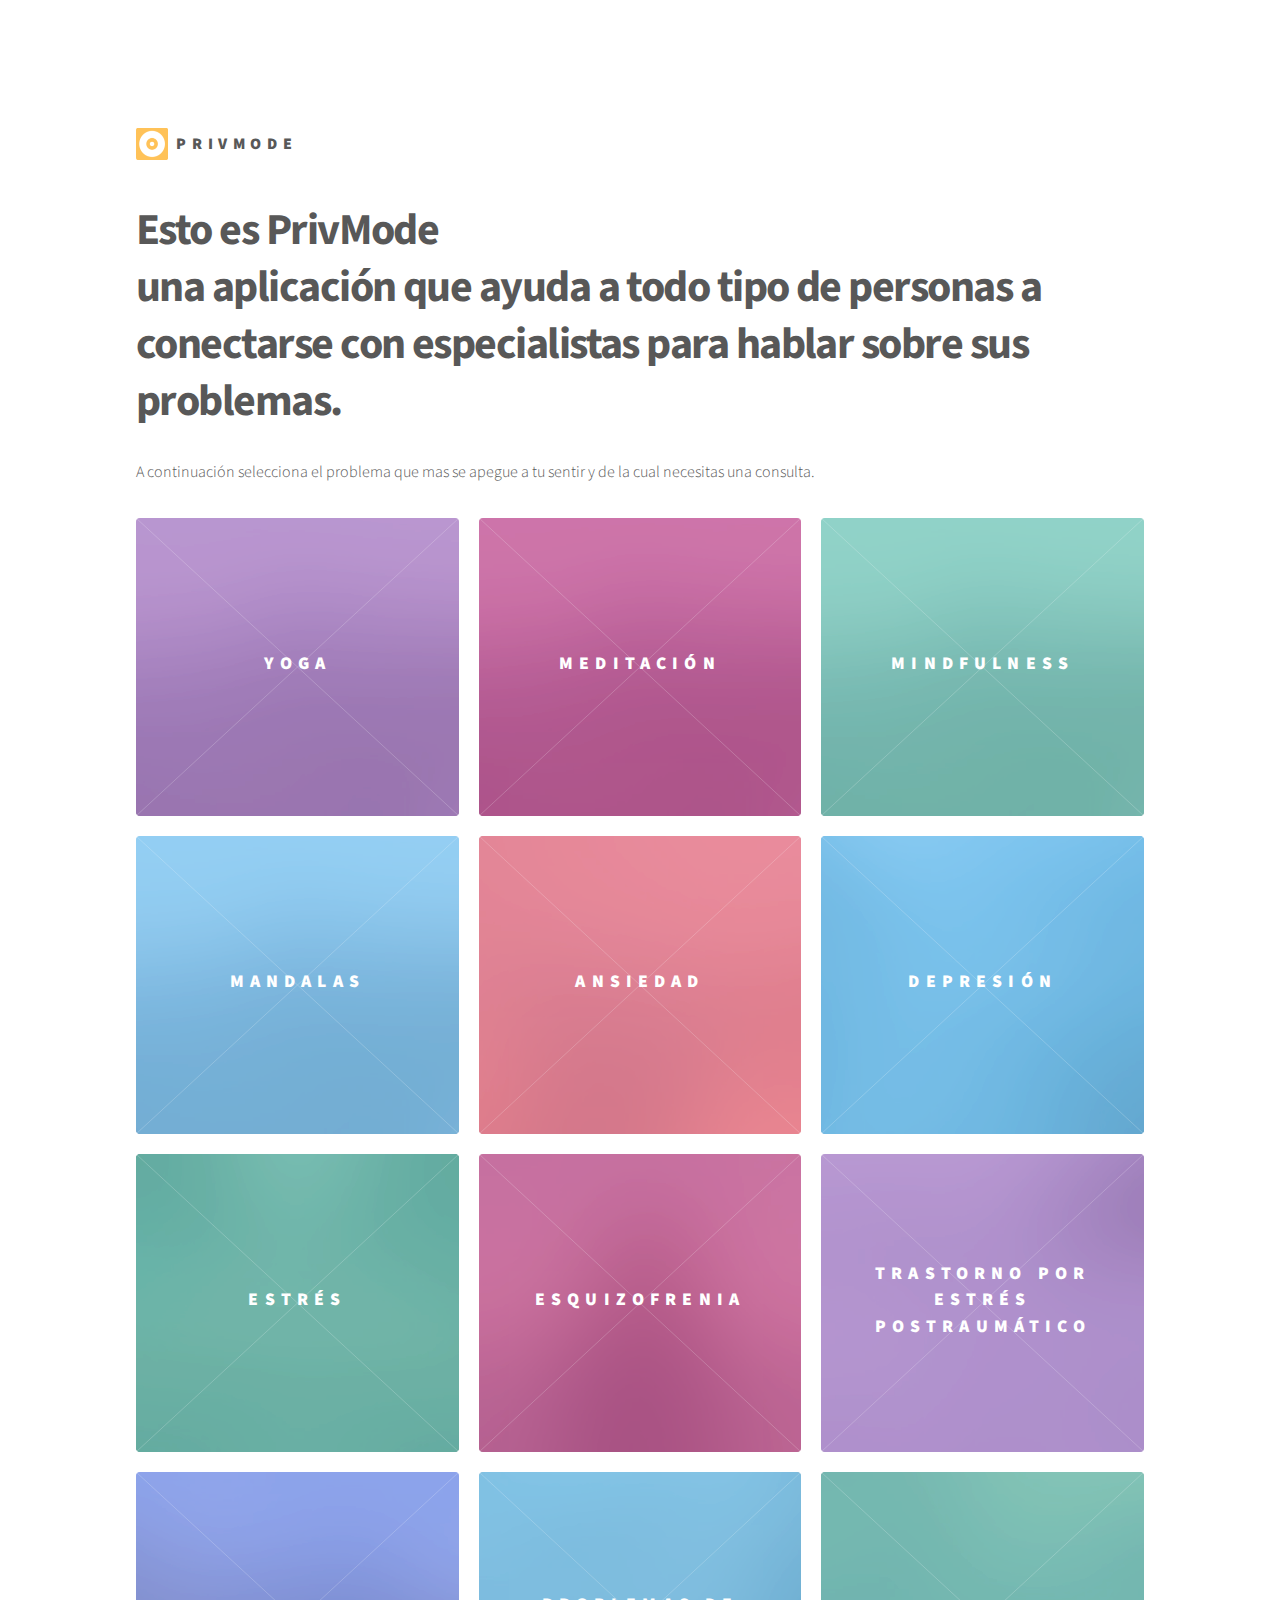
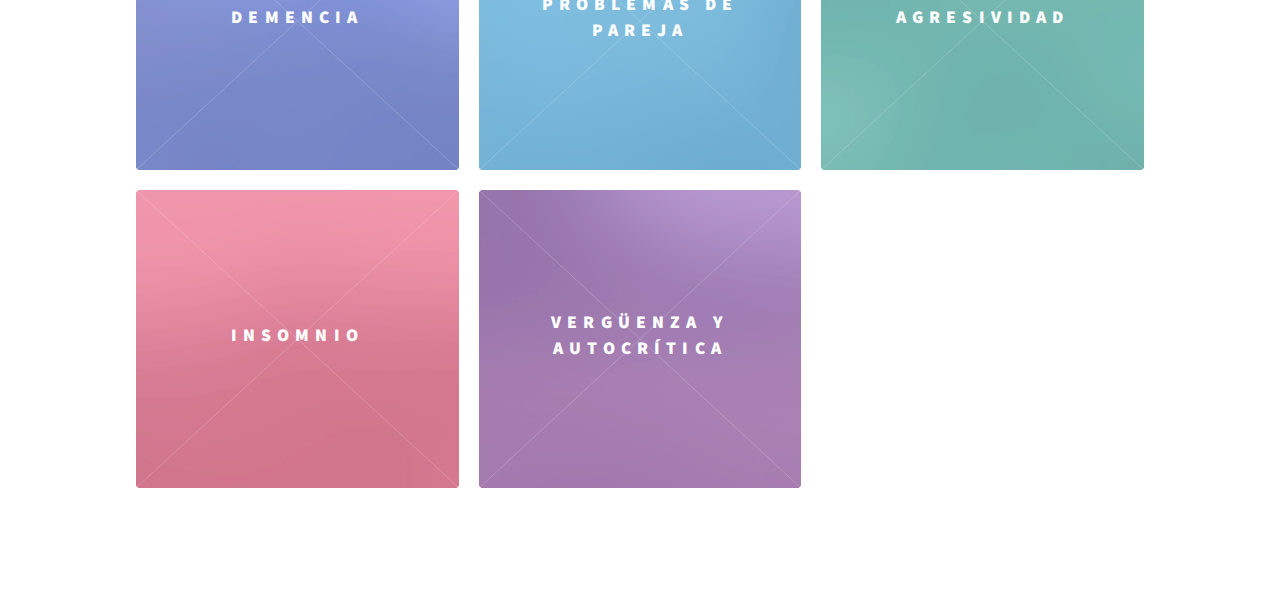
==== commit b3719d0e: "Se agregan nuevos metodos" ====
--- a/main/index.html
+++ b/main/index.html
@@ -56,6 +56,55 @@
 								<p>A continuación selecciona el problema que mas se apegue a tu sentir y de la cual necesitas una consulta.</p>
 							</header>
 							<section class="tiles">
+								
+								<article class="style5">
+									<span class="image">
+										<img src="images/pic09.jpg" alt="" />
+									</span>
+									<a href="contact/index.html">
+										<h2>Yoga</h2>
+										<div class="content">
+											<p>Doctrina filosófica hindú de los adeptos al brahmanismo que se basa en las prácticas ascéticas, el éxtasis, la contemplación y la inmovilidad absoluta, para llegar al estado de perfección espiritual y al estado beatífico.</p>
+										</div>
+									</a>
+								</article>
+								<article class="style4">
+									<span class="image">
+										<img src="images/pic09.jpg" alt="" />
+									</span>
+									<a href="contact/index.html">
+										<h2>Meditación</h2>
+										<div class="content">
+											<p>La meditación es una práctica en la cual el individuo entrena la mente o induce un modo de conciencia, ya sea para conseguir algún beneficio o para reconocer mentalmente un contenido sin sentirse identificado con ese contenido, ​ o como un fin en sí misma.</p>
+										</div>
+									</a>
+								</article>
+
+								<article class="style3">
+									<span class="image">
+										<img src="images/pic09.jpg" alt="" />
+									</span>
+									<a href="contact/index.html">
+										<h2>Mindfulness</h2>
+										<div class="content">
+											<p>La palabra Mindfulness es la capacidad humana básica de poder estar en el presente y de "recordarnos" estar en el presente. Es decir, constantemente volver al aquí y ahora.</p>
+										</div>
+									</a>
+								</article>
+
+								<article class="style2">
+									<span class="image">
+										<img src="images/pic09.jpg" alt="" />
+									</span>
+									<a href="contact/index.html">
+										<h2>Mandalas</h2>
+										<div class="content">
+											<p>Los mandalas son representaciones simbólicas espirituales y rituales del macrocosmos y el microcosmos, utilizadas en el budismo y el hinduismo.</p>
+										</div>
+									</a>
+								</article>
+								
+								
 								<article class="style1">
 									<span class="image">
 										<img src="images/pic01.jpg" alt="" />
@@ -222,4 +271,4 @@
 			<script src="assets/js/main.js"></script>
 
 	</body>
-</html>+</html>
